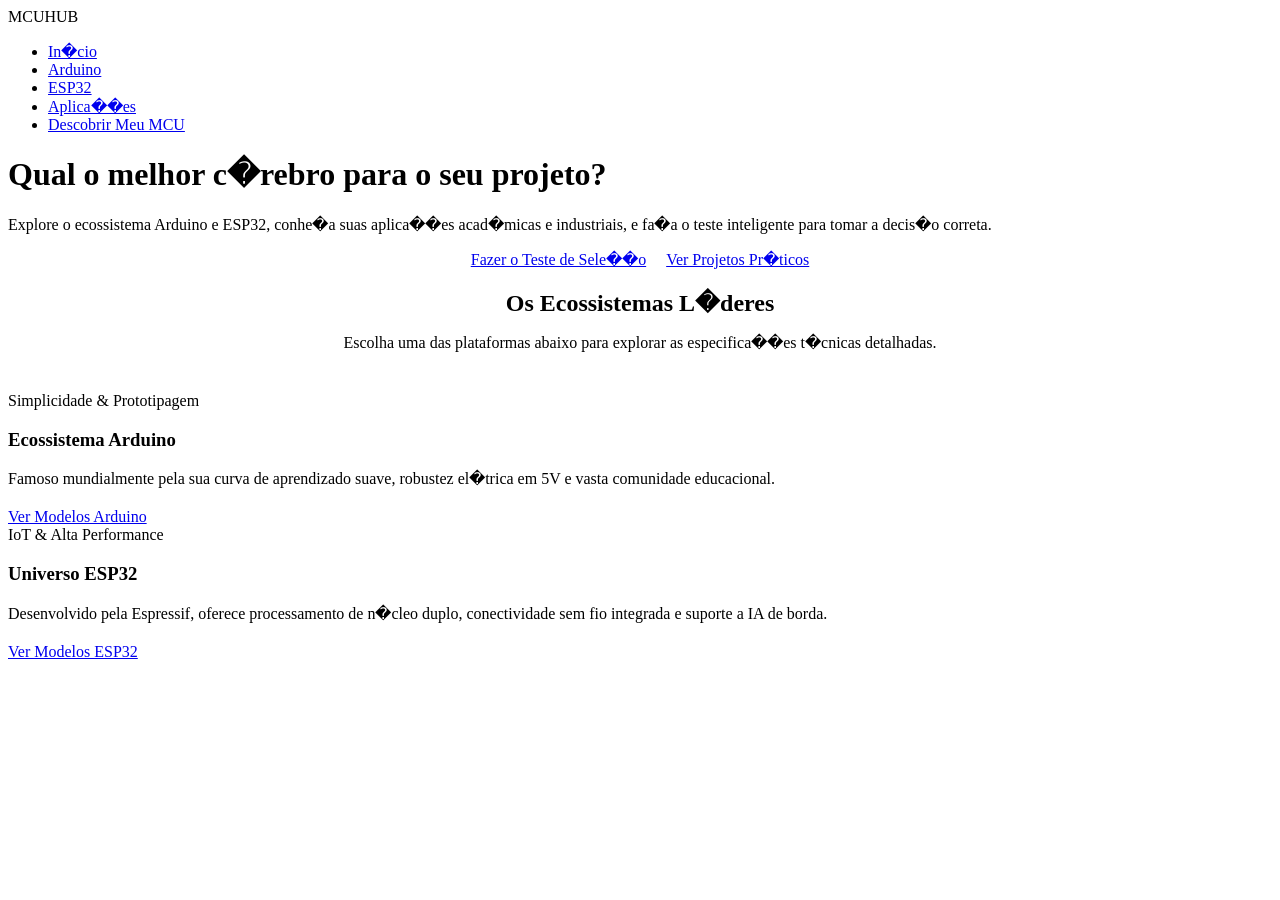
==== index.html @ 1d7e1dc6 "Commit inicial: Estrutura completa do site de microcontroladores" ====
<!DOCTYPE html>
<html lang="pt-br">
<head>
    <meta charset="UTF-8">
    <meta name="viewport" content="width=device-width, initial-scale=1.0">
    <title>MCU Decision Hub - In�cio</title>
    <link rel="stylesheet" href="css/main.css">
    <link href="https://fonts.googleapis.com/css2?family=Urbanist:wght@400;600;700&family=JetBrains+Mono&display=swap" rel="stylesheet">
</head>
<body>

    <nav class="navbar">
        <div class="logo">MCU<span>HUB</span></div>
        <ul class="nav-links">
            <li><a href="index.html" class="active">In�cio</a></li>
            <li><a href="arduino.html">Arduino</a></li>
            <li><a href="esp32.html">ESP32</a></li>
            <li><a href="projetos.html">Aplica��es</a></li>
            <li><a href="quiz.html">Descobrir Meu MCU</a></li>
        </ul>
    </nav>

    <header class="hero">
        <h1>Qual o melhor c�rebro para o seu projeto?</h1>
        <p>Explore o ecossistema Arduino e ESP32, conhe�a suas aplica��es acad�micas e industriais, e fa�a o teste inteligente para tomar a decis�o correta.</p>
        <div style="display: flex; gap: 20px; justify-content: center;">
            <a href="quiz.html" class="btn btn-primary">Fazer o Teste de Sele��o</a>
            <a href="projetos.html" class="btn btn-secondary">Ver Projetos Pr�ticos</a>
        </div>
    </header>

    <main class="container">
        <h2 style="text-align: center; margin-bottom: 10px;">Os Ecossistemas L�deres</h2>
        <p style="text-align: center; color: var(--texto-mutado); margin-bottom: 40px;">Escolha uma das plataformas abaixo para explorar as especifica��es t�cnicas detalhadas.</p>
        
        <div class="grid-2">
            <div class="card" style="border-top: 4px solid var(--arduino-verde);">
                <span class="badge badge-arduino">Simplicidade & Prototipagem</span>
                <h3>Ecossistema Arduino</h3>
                <p style="color: var(--texto-mutado); margin-bottom: 20px;">Famoso mundialmente pela sua curva de aprendizado suave, robustez el�trica em 5V e vasta comunidade educacional.</p>
                <a href="arduino.html" class="btn btn-secondary" style="width: 100%; text-align: center;">Ver Modelos Arduino</a>
            </div>

            <div class="card" style="border-top: 4px solid var(--esp32-ciano);">
                <span class="badge badge-esp32">IoT & Alta Performance</span>
                <h3>Universo ESP32</h3>
                <p style="color: var(--texto-mutado); margin-bottom: 20px;">Desenvolvido pela Espressif, oferece processamento de n�cleo duplo, conectividade sem fio integrada e suporte a IA de borda.</p>
                <a href="esp32.html" class="btn btn-secondary" style="width: 100%; text-align: center;">Ver Modelos ESP32</a>
            </div>
        </div>
    </main>

</body>
</html>
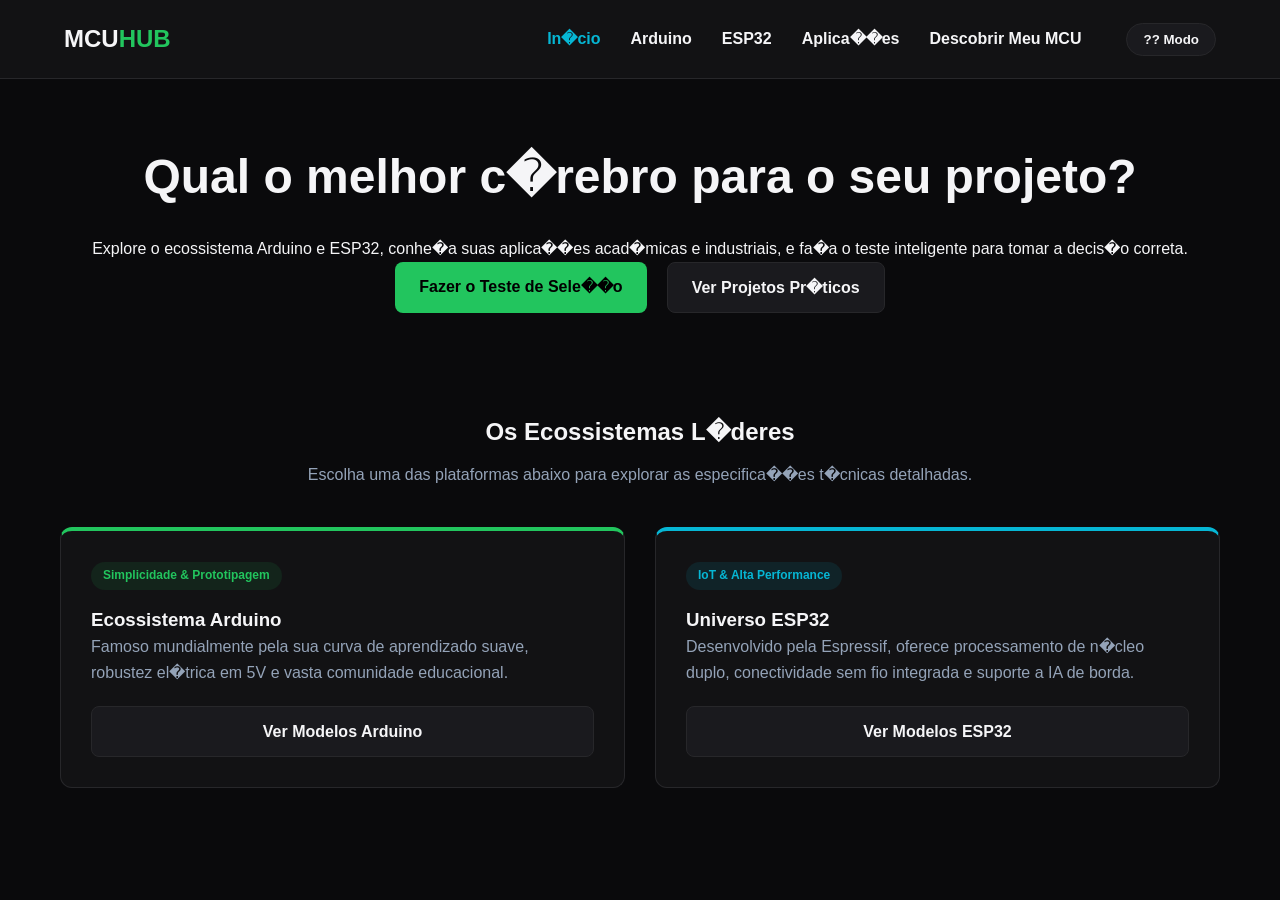
==== commit 0966565d: "Implementado sistema de tema Claro/Escuro completo com HTML, CSS e JS via CMD" ====
--- a/index.html
+++ b/index.html
@@ -17,6 +17,7 @@
             <li><a href="esp32.html">ESP32</a></li>
             <li><a href="projetos.html">Aplica��es</a></li>
             <li><a href="quiz.html">Descobrir Meu MCU</a></li>
+            <li><button class="theme-toggle-btn" id="btn-tema">?? Modo</button></li>
         </ul>
     </nav>
 
@@ -50,5 +51,6 @@
         </div>
     </main>
 
+    <script src="js/theme.js"></script>
 </body>
-</html>+</html>
--- a/css/main.css
+++ b/css/main.css
@@ -0,0 +1,199 @@
+/* ==========================================
+   CONFIGURA��O DE CORES E VARI�VEIS (THEMES)
+   ========================================== */
+:root {
+    /* Tema Escuro (Padr�o) */
+    --bg-principal: #0a0a0c;
+    --bg-cards: #121214;
+    --bg-inputs: #1a1a1e;
+    --texto-claro: #f5f5f7;
+    --texto-mutado: #94a3b8;
+    --borda: #27272a;
+    --arduino-verde: #22c55e;
+    --esp32-ciano: #06b6d4;
+}
+
+body.light-mode {
+    /* Tema Claro (Ativado pelo JavaScript) */
+    --bg-principal: #f8fafc;
+    --bg-cards: #ffffff;
+    --bg-inputs: #f1f5f9;
+    --texto-claro: #0f172a;
+    --texto-mutado: #475569;
+    --borda: #cbd5e1;
+}
+
+/* ==========================================
+   ESTILOS GERAIS DOS ELEMENTOS
+   ========================================== */
+* { 
+    box-sizing: border-box; 
+    margin: 0; 
+    padding: 0; 
+}
+
+body { 
+    background-color: var(--bg-principal); 
+    color: var(--texto-claro); 
+    font-family: 'Urbanist', sans-serif; 
+    line-height: 1.6; 
+    /* Transi��o suave ao mudar de tema */
+    transition: background 0.3s ease, color 0.3s ease; 
+}
+
+a { 
+    color: inherit; 
+    text-decoration: none; 
+}
+
+/* ==========================================
+   BARRA DE NAVEGA��O (NAVBAR)
+   ========================================== */
+.navbar { 
+    display: flex; 
+    justify-content: space-between; 
+    align-items: center; 
+    padding: 20px 5%; 
+    background-color: var(--bg-cards); 
+    border-bottom: 1px solid var(--borda); 
+    position: sticky; 
+    top: 0; 
+    z-index: 100; 
+    transition: background 0.3s ease, border 0.3s ease; 
+}
+
+.logo { 
+    font-size: 24px; 
+    font-weight: 700; 
+}
+
+.logo span { 
+    color: var(--arduino-verde); 
+}
+
+.nav-links { 
+    display: flex; 
+    gap: 30px; 
+    list-style: none; 
+    align-items: center; 
+}
+
+.nav-links a {
+    font-weight: 600;
+    transition: color 0.2s;
+}
+
+.nav-links a:hover, 
+.nav-links a.active { 
+    color: var(--esp32-ciano); 
+}
+
+/* ==========================================
+   BOT�O DE ALTERNAR TEMA (CLARO/ESCURO)
+   ========================================== */
+.theme-toggle-btn { 
+    background: var(--bg-inputs); 
+    border: 1px solid var(--borda); 
+    color: var(--texto-claro); 
+    padding: 8px 16px; 
+    border-radius: 20px; 
+    cursor: pointer; 
+    font-weight: bold; 
+    transition: all 0.3s ease; 
+    margin-left: 15px; 
+}
+
+.theme-toggle-btn:hover { 
+    border-color: var(--esp32-ciano); 
+    transform: scale(1.05);
+}
+
+/* ==========================================
+   LAYOUT E CARDS
+   ========================================== */
+.container { 
+    max-width: 1200px; 
+    margin: 0 auto; 
+    padding: 40px 20px; 
+}
+
+.hero { 
+    text-align: center; 
+    padding: 60px 20px; 
+}
+
+.hero h1 { 
+    font-size: 48px; 
+    margin-bottom: 20px; 
+}
+
+.grid-2 { 
+    display: grid; 
+    grid-template-columns: repeat(auto-fit, minmax(300px, 1fr)); 
+    gap: 30px; 
+    margin-top: 40px; 
+}
+
+.card { 
+    background-color: var(--bg-cards); 
+    border: 1px solid var(--borda); 
+    border-radius: 12px; 
+    padding: 30px; 
+    transition: all 0.3s ease; 
+}
+
+.card:hover {
+    transform: translateY(-5px);
+    box-shadow: 0 10px 20px rgba(0, 0, 0, 0.2);
+}
+
+/* ==========================================
+   BADGES (ETIQUETAS) E BOT�ES
+   ========================================== */
+.badge { 
+    display: inline-block; 
+    padding: 4px 12px; 
+    border-radius: 20px; 
+    font-size: 12px; 
+    font-weight: bold; 
+    margin-bottom: 15px; 
+}
+
+.badge-arduino { 
+    background-color: rgba(34, 197, 94, 0.1); 
+    color: var(--arduino-verde); 
+}
+
+.badge-esp32 { 
+    background-color: rgba(6, 182, 212, 0.1); 
+    color: var(--esp32-ciano); 
+}
+
+.btn { 
+    display: inline-block; 
+    padding: 12px 24px; 
+    border-radius: 8px; 
+    font-weight: bold; 
+    cursor: pointer; 
+    text-align: center; 
+    transition: all 0.2s;
+}
+
+.btn-primary { 
+    background: var(--arduino-verde); 
+    color: #000; 
+}
+
+.btn-primary:hover {
+    opacity: 0.9;
+}
+
+.btn-secondary { 
+    background: var(--bg-inputs); 
+    border: 1px solid var(--borda); 
+    color: var(--texto-claro); 
+}
+
+.btn-secondary:hover {
+    border-color: var(--texto-claro);
+}
